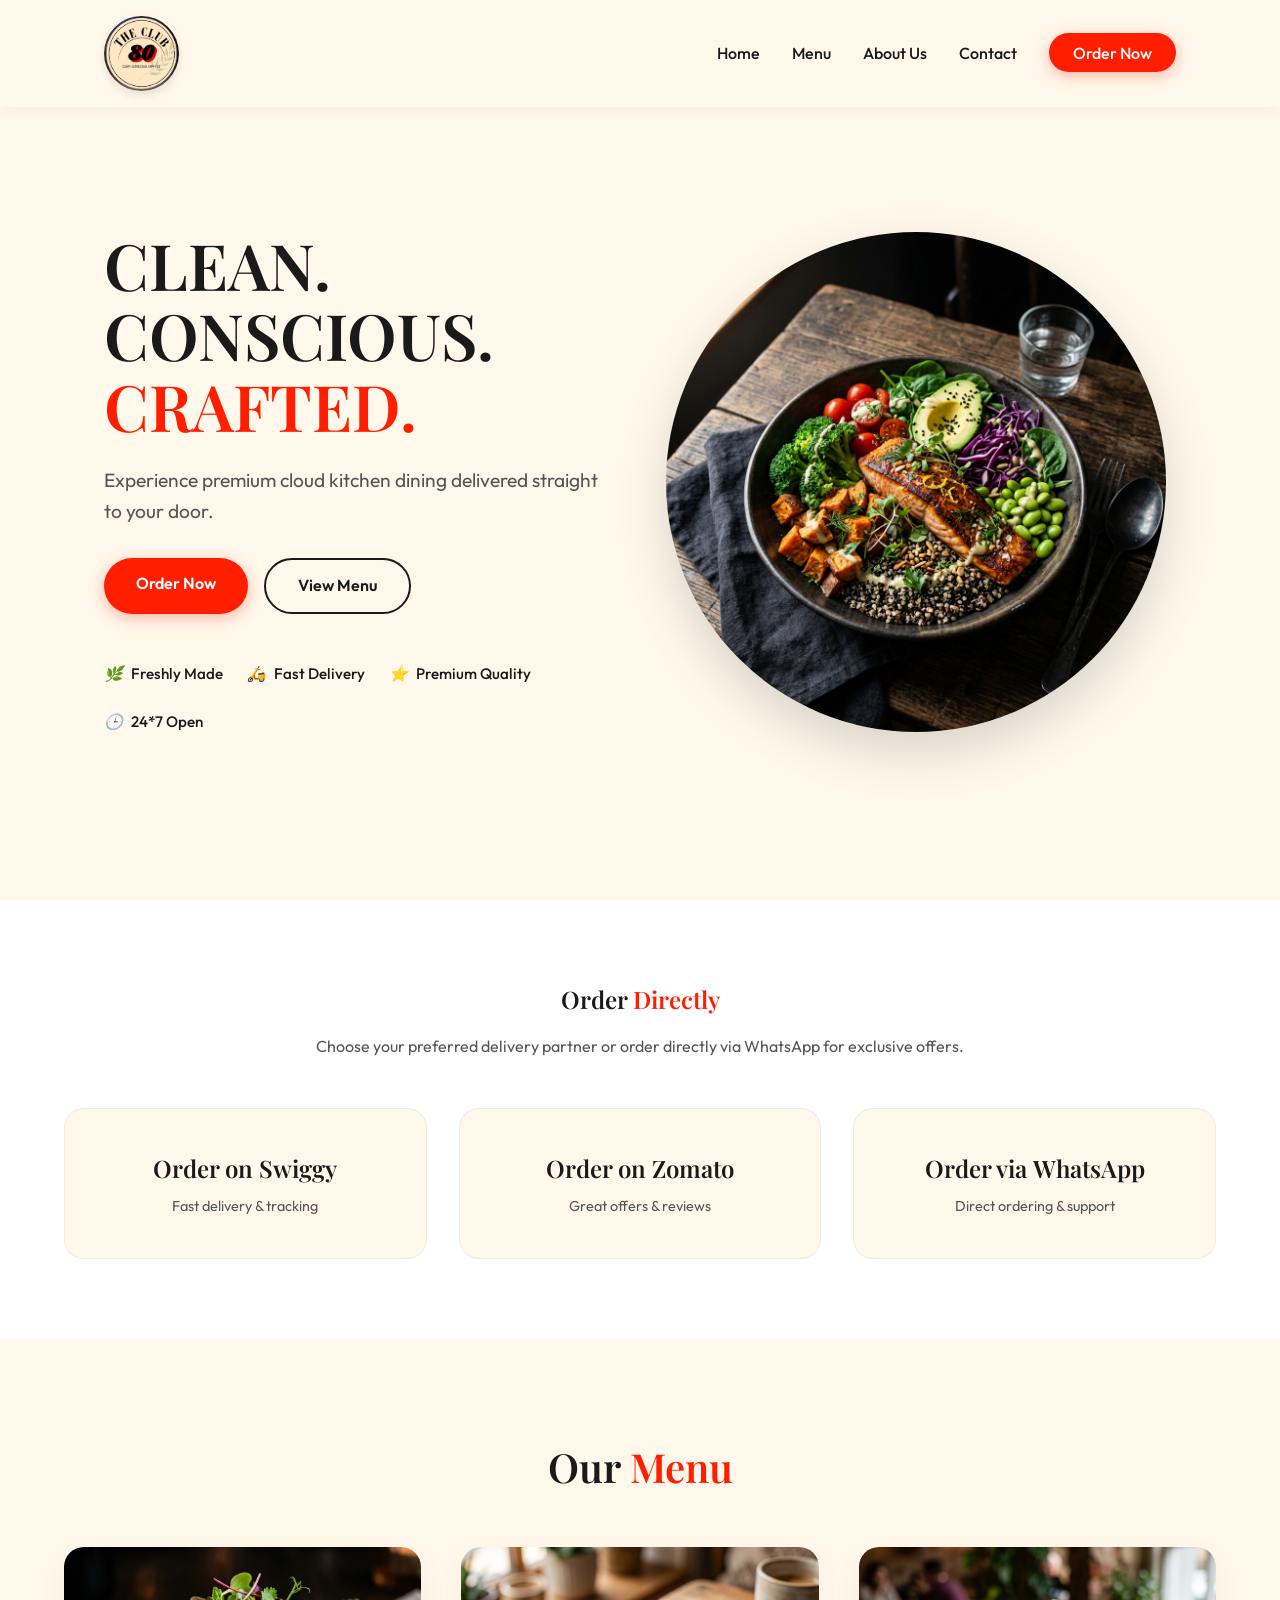
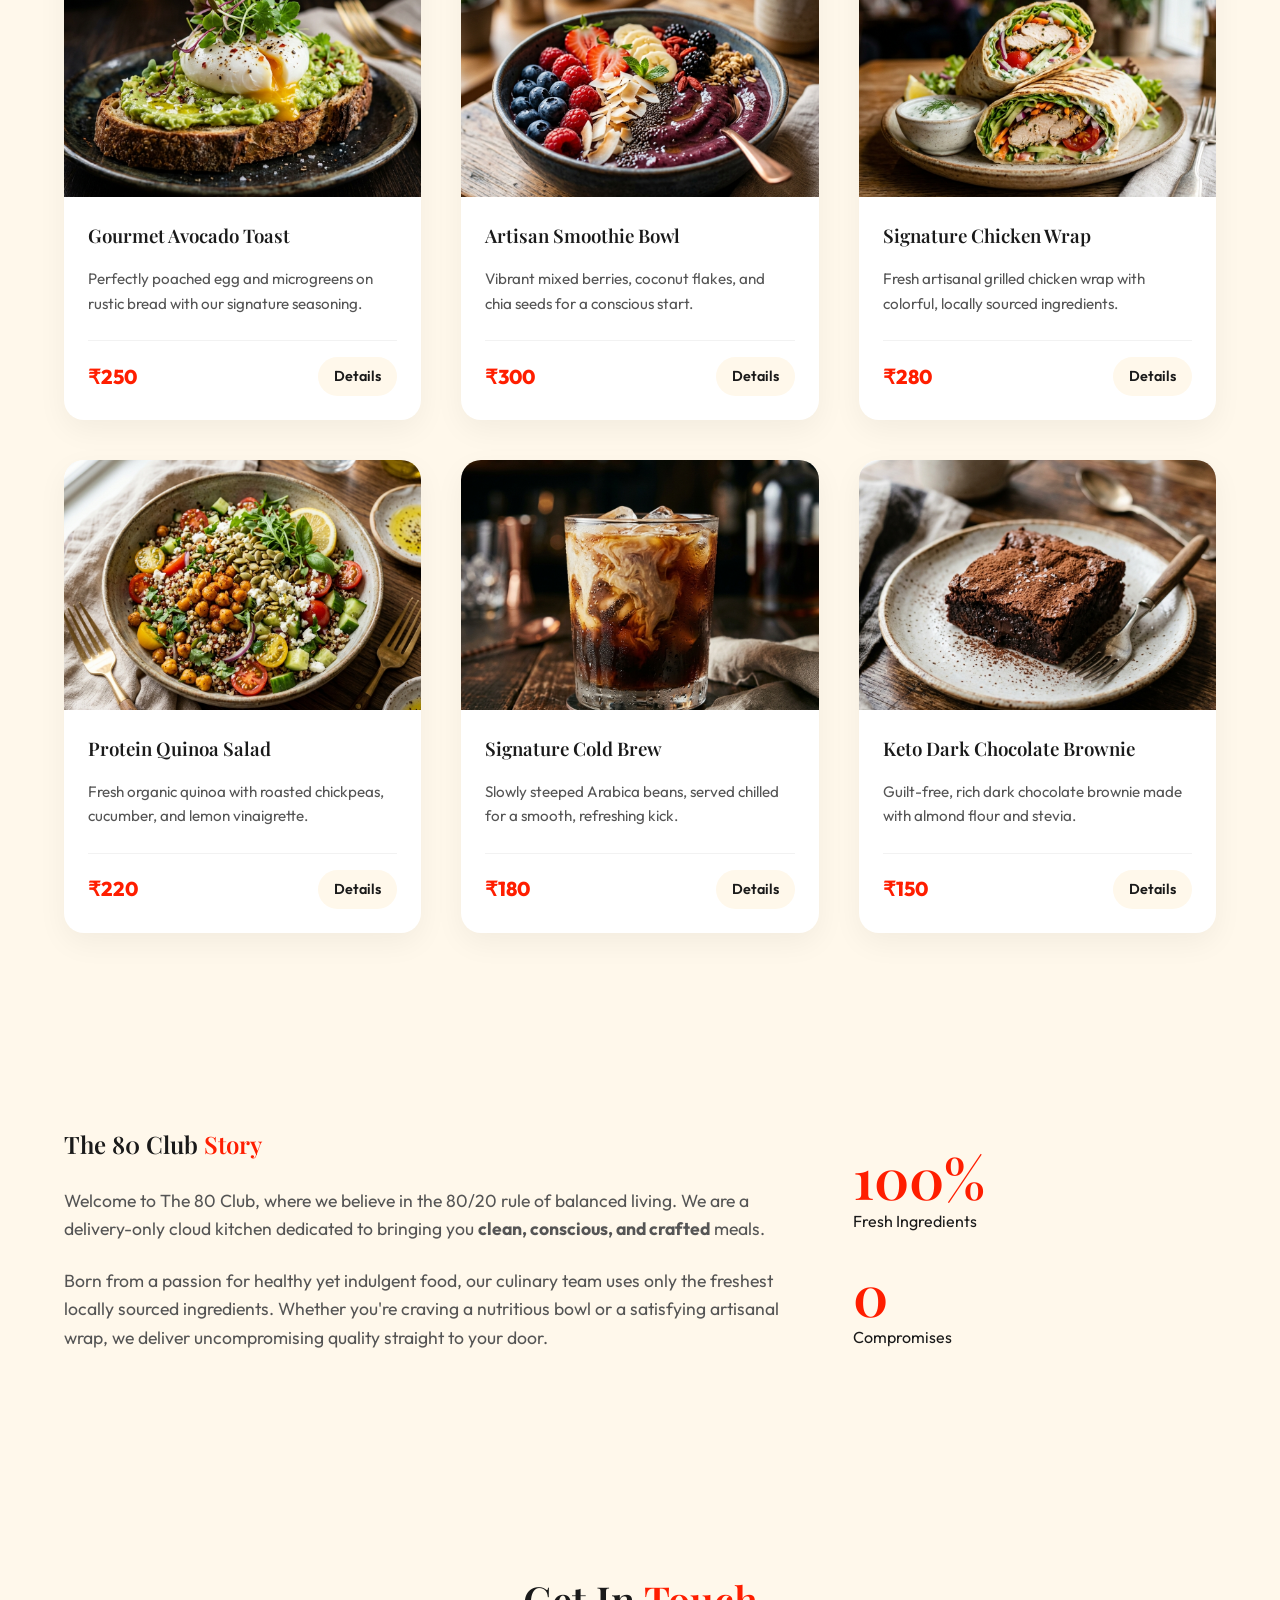
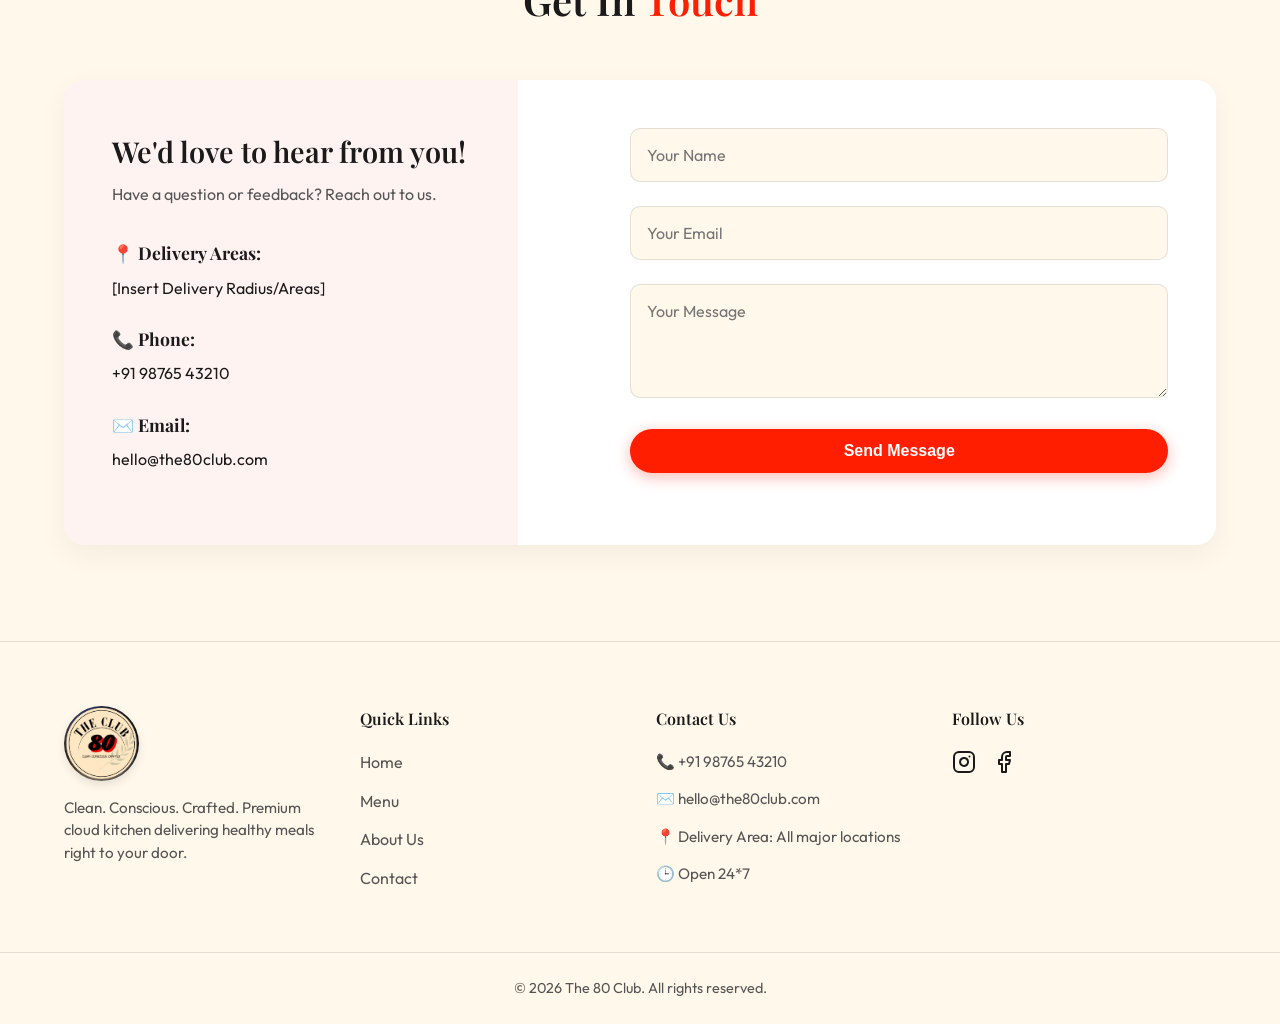
==== index.html @ 94c42a04 "Final" ====
<!DOCTYPE html>
<html lang="en">

<head>
    <meta charset="UTF-8">
    <meta name="viewport" content="width=device-width, initial-scale=1.0">
    <title>The 80 Club | Clean. Conscious. Crafted.</title>
    <meta name="description"
        content="The 80 Club - A premium cloud kitchen offering clean, conscious, and crafted meals delivered straight to your door.">

    <!-- Google Fonts -->
    <link rel="preconnect" href="https://fonts.googleapis.com">
    <link rel="preconnect" href="https://fonts.gstatic.com" crossorigin>
    <link
        href="https://fonts.googleapis.com/css2?family=Outfit:wght@300;400;600;800&family=Playfair+Display:ital,wght@0,600;1,600&display=swap"
        rel="stylesheet">

    <link rel="stylesheet" href="css/style.css">
</head>

<body>

    <!-- Navigation -->
    <nav class="navbar">
        <div class="nav-container">
            <a href="#" class="brand-logo">
                <img src="assets/logo.jpg" alt="The 80 Club Logo" class="logo-img">
            </a>

            <div class="hamburger">
                <span></span>
                <span></span>
                <span></span>
            </div>

            <ul class="nav-links">
                <li><a href="#home">Home</a></li>
                <li><a href="#menu">Menu</a></li>
                <li><a href="#about">About Us</a></li>
                <li><a href="#contact">Contact</a></li>
                <li><a href="#order" class="btn-nav">Order Now</a></li>
            </ul>
        </div>
    </nav>

    <!-- Hero Section -->
    <section id="home" class="hero">
        <div class="hero-content">
            <h1>CLEAN. CONSCIOUS. <span class="highlight">CRAFTED.</span></h1>
            <p>Experience premium cloud kitchen dining delivered straight to your door.</p>
            <div class="hero-ctas">
                <a href="#order" class="btn-primary">Order Now</a>
                <a href="#menu" class="btn-secondary">View Menu</a>
            </div>
            <div class="selling-points">
                <span><i class="icon">🌿</i> Freshly Made</span>
                <span><i class="icon">🛵</i> Fast Delivery</span>
                <span><i class="icon">⭐</i> Premium Quality</span>
                <span><i class="icon">🕒</i> 24*7 Open</span>
            </div>
        </div>
        <div class="hero-image-wrapper">
            <img src="assets/hero_food.png" alt="Premium healthy bowl" class="hero-img">
        </div>
    </section>

    <!-- Order Now Section -->
    <section id="order" class="order-section">
        <div class="container">
            <h2>Order <span class="highlight">Directly</span></h2>
            <p>Choose your preferred delivery partner or order directly via WhatsApp for exclusive offers.</p>

            <div class="order-cards">
                <a href="https://www.swiggy.com" target="_blank" class="order-card swiggy">
                    <h3>Order on Swiggy</h3>
                    <p>Fast delivery & tracking</p>
                </a>
                <a href="https://www.zomato.com" target="_blank" class="order-card zomato">
                    <h3>Order on Zomato</h3>
                    <p>Great offers & reviews</p>
                </a>
                <a href="https://wa.me/1234567890?text=Hi,%20I%20would%20like%20to%20order%20from%20The%2080%20Club"
                    target="_blank" class="order-card whatsapp">
                    <h3>Order via&nbsp;WhatsApp</h3>
                    <p>Direct ordering & support</p>
                </a>
            </div>
        </div>
    </section>

    <!-- Menu Section -->
    <section id="menu" class="menu-section">
        <div class="container">
            <h2 class="section-title">Our <span class="highlight">Menu</span></h2>

            <div class="menu-grid">
                <!-- Menu Item 1 -->
                <a href="product.html?id=avocado-toast" class="menu-item" style="display: block; color: inherit;">
                    <div class="item-img-wrapper">
                        <img src="assets/menu_1.png" alt="Avocado Toast">
                    </div>
                    <div class="item-details">
                        <h3>Gourmet Avocado Toast</h3>
                        <p>Perfectly poached egg and microgreens on rustic bread with our signature seasoning.</p>
                        <div class="item-footer">
                            <span class="price">₹250</span>
                            <span class="btn-sm">Details</span>
                        </div>
                    </div>
                </a>

                <!-- Menu Item 2 -->
                <a href="product.html?id=smoothie-bowl" class="menu-item" style="display: block; color: inherit;">
                    <div class="item-img-wrapper">
                        <img src="assets/menu_2.png" alt="Artisan Smoothie Bowl">
                    </div>
                    <div class="item-details">
                        <h3>Artisan Smoothie Bowl</h3>
                        <p>Vibrant mixed berries, coconut flakes, and chia seeds for a conscious start.</p>
                        <div class="item-footer">
                            <span class="price">₹300</span>
                            <span class="btn-sm">Details</span>
                        </div>
                    </div>
                </a>

                <!-- Menu Item 3 -->
                <a href="product.html?id=chicken-wrap" class="menu-item" style="display: block; color: inherit;">
                    <div class="item-img-wrapper">
                        <img src="assets/menu_3.png" alt="Grilled Chicken Wrap">
                    </div>
                    <div class="item-details">
                        <h3>Signature Chicken Wrap</h3>
                        <p>Fresh artisanal grilled chicken wrap with colorful, locally sourced ingredients.</p>
                        <div class="item-footer">
                            <span class="price">₹280</span>
                            <span class="btn-sm">Details</span>
                        </div>
                    </div>
                </a>

                <!-- Menu Item 4 -->
                <a href="product.html?id=quinoa-salad" class="menu-item" style="display: block; color: inherit;">
                    <div class="item-img-wrapper">
                        <img src="assets/menu_4.png" alt="Protein Quinoa Salad">
                    </div>
                    <div class="item-details">
                        <h3>Protein Quinoa Salad</h3>
                        <p>Fresh organic quinoa with roasted chickpeas, cucumber, and lemon vinaigrette.</p>
                        <div class="item-footer">
                            <span class="price">₹220</span>
                            <span class="btn-sm">Details</span>
                        </div>
                    </div>
                </a>

                <!-- Menu Item 5 -->
                <a href="product.html?id=cold-brew" class="menu-item" style="display: block; color: inherit;">
                    <div class="item-img-wrapper">
                        <img src="assets/menu_5.png" alt="Signature Cold Brew">
                    </div>
                    <div class="item-details">
                        <h3>Signature Cold Brew</h3>
                        <p>Slowly steeped Arabica beans, served chilled for a smooth, refreshing kick.</p>
                        <div class="item-footer">
                            <span class="price">₹180</span>
                            <span class="btn-sm">Details</span>
                        </div>
                    </div>
                </a>

                <!-- Menu Item 6 -->
                <a href="product.html?id=keto-brownie" class="menu-item" style="display: block; color: inherit;">
                    <div class="item-img-wrapper">
                        <img src="assets/menu_6.png" alt="Keto Dark Chocolate Brownie">
                    </div>
                    <div class="item-details">
                        <h3>Keto Dark Chocolate Brownie</h3>
                        <p>Guilt-free, rich dark chocolate brownie made with almond flour and stevia.</p>
                        <div class="item-footer">
                            <span class="price">₹150</span>
                            <span class="btn-sm">Details</span>
                        </div>
                    </div>
                </a>
            </div>
        </div>
    </section>

    <!-- About Section -->
    <section id="about" class="about-section">
        <div class="container about-container">
            <div class="about-text">
                <h2>The 80 Club <span class="highlight">Story</span></h2>
                <p>Welcome to The 80 Club, where we believe in the 80/20 rule of balanced living. We are a delivery-only
                    cloud kitchen dedicated to bringing you <strong>clean, conscious, and crafted</strong> meals.</p>
                <p>Born from a passion for healthy yet indulgent food, our culinary team uses only the freshest locally
                    sourced ingredients. Whether you're craving a nutritious bowl or a satisfying artisanal wrap, we
                    deliver uncompromising quality straight to your door.</p>
            </div>
            <div class="about-stats">
                <div class="stat">
                    <h3>100%</h3>
                    <p>Fresh Ingredients</p>
                </div>
                <div class="stat">
                    <h3>0</h3>
                    <p>Compromises</p>
                </div>
            </div>
        </div>
    </section>

    <!-- Contact Section -->
    <section id="contact" class="contact-section">
        <div class="container">
            <h2 class="section-title">Get In <span class="highlight">Touch</span></h2>

            <div class="contact-wrapper">
                <div class="contact-info">
                    <h3>We'd love to hear from you!</h3>
                    <p>Have a question or feedback? Reach out to us.</p>

                    <div class="info-item">
                        <strong>📍 Delivery Areas:</strong>
                        <span>[Insert Delivery Radius/Areas]</span>
                    </div>
                    <div class="info-item">
                        <strong>📞 Phone:</strong>
                        <span>+91 98765 43210</span>
                    </div>
                    <div class="info-item">
                        <strong>✉️ Email:</strong>
                        <span>hello@the80club.com</span>
                    </div>
                </div>

                <div class="contact-form-wrapper">
                    <!-- Formspree Integration -->
                    <form action="https://formspree.io/f/placeholder" method="POST" class="contact-form">
                        <div class="form-group">
                            <input type="text" name="name" placeholder="Your Name" required>
                        </div>
                        <div class="form-group">
                            <input type="email" name="email" placeholder="Your Email" required>
                        </div>
                        <div class="form-group">
                            <textarea name="message" placeholder="Your Message" rows="4" required></textarea>
                        </div>
                        <button type="submit" class="btn-primary">Send Message</button>
                    </form>
                </div>
            </div>
        </div>
    </section>

    <!-- Footer -->
    <footer>
        <div class="container footer-container">
            <div class="footer-brand">
                <a href="#" class="brand-logo" style="margin-bottom: 1rem;">
                    <img src="assets/logo.jpg" alt="The 80 Club Logo" class="logo-img">
                    <span class="logo-text-inline">THE 80 CLUB</span>
                </a>
                <p>Clean. Conscious. Crafted. Premium cloud kitchen delivering healthy meals right to your door.</p>
            </div>
            <div class="footer-links">
                <h4>Quick Links</h4>
                <ul>
                    <li><a href="#home">Home</a></li>
                    <li><a href="#menu">Menu</a></li>
                    <li><a href="#about">About Us</a></li>
                    <li><a href="#contact">Contact</a></li>
                </ul>
            </div>
            <div class="footer-contact">
                <h4>Contact Us</h4>
                <p>📞 +91 98765 43210</p>
                <p>✉️ hello@the80club.com</p>
                <p>📍 Delivery Area: All major locations</p>
                <p>🕒 Open 24*7</p>
            </div>
            <div class="footer-social">
                <h4>Follow Us</h4>
                <div class="social-icons">
                    <a href="https://www.instagram.com" target="_blank" title="Instagram">
                        <svg width="24" height="24" viewBox="0 0 24 24" fill="none" stroke="currentColor" stroke-width="2" stroke-linecap="round" stroke-linejoin="round"><rect x="2" y="2" width="20" height="20" rx="5" ry="5"></rect><path d="M16 11.37A4 4 0 1 1 12.63 8 4 4 0 0 1 16 11.37z"></path><line x1="17.5" y1="6.5" x2="17.51" y2="6.5"></line></svg>
                    </a>
                    <a href="https://www.facebook.com" target="_blank" title="Facebook">
                        <svg width="24" height="24" viewBox="0 0 24 24" fill="none" stroke="currentColor" stroke-width="2" stroke-linecap="round" stroke-linejoin="round"><path d="M18 2h-3a5 5 0 0 0-5 5v3H7v4h3v8h4v-8h3l1-4h-4V7a1 1 0 0 1 1-1h3z"></path></svg>
                    </a>
                </div>
            </div>
        </div>
        <div class="footer-bottom">
            <p>&copy; 2026 The 80 Club. All rights reserved.</p>
        </div>
    </footer>

    <script src="js/main.js"></script>
</body>

</html>
---- css/style.css ----
:root {
    --color-bg: #fff8eb;
    --color-text: #1a1a1a;
    --color-text-light: #555555;
    --color-accent: #ff1e00;
    --color-accent-hover: #d11800;
    --color-white: #ffffff;
    
    --font-heading: 'Playfair Display', serif;
    --font-body: 'Outfit', sans-serif;
    
    --transition: all 0.3s ease;
}

* {
    margin: 0;
    padding: 0;
    box-sizing: border-box;
}

html {
    scroll-behavior: smooth;
    font-size: 16px;
}

section {
    scroll-margin-top: 120px;
}

body {
    font-family: var(--font-body);
    background-color: var(--color-bg);
    color: var(--color-text);
    line-height: 1.6;
    overflow-x: hidden;
}

h1, h2, h3, h4, h5, h6 {
    font-family: var(--font-heading);
    margin-bottom: 1rem;
    font-weight: 600;
}

a {
    text-decoration: none;
    color: inherit;
}

.highlight {
    color: var(--color-accent);
}

.container {
    width: 90%;
    max-width: 1200px;
    margin: 0 auto;
}

.section-title {
    text-align: center;
    font-size: 2.5rem;
    margin-bottom: 3rem;
}

/* Navigation */
.navbar {
    position: fixed;
    top: 0;
    width: 100%;
    background: rgba(255, 248, 235, 0.9);
    backdrop-filter: blur(10px);
    z-index: 1000;
    box-shadow: 0 2px 15px rgba(0,0,0,0.05);
    transition: var(--transition);
}

.nav-container {
    display: flex;
    justify-content: space-between;
    align-items: center;
    padding: 1rem 5%;
    max-width: 1200px;
    margin: 0 auto;
}

.brand-logo {
    display: block;
    height: 75px;
    width: 75px;
    border-radius: 50%;
    overflow: hidden;
    box-shadow: 0 4px 10px rgba(0,0,0,0.1);
}

.logo-img {
    height: 100%;
    width: 100%;
    object-fit: cover;
    object-position: center;
    transform: scale(1.35);
    transition: var(--transition);
}

.logo-img:hover {
    transform: scale(1.42);
}

.nav-links {
    display: flex;
    list-style: none;
    gap: 2rem;
    align-items: center;
}

.nav-links a {
    font-weight: 500;
    transition: var(--transition);
}

.nav-links a:hover {
    color: var(--color-accent);
}

.btn-nav {
    background-color: var(--color-accent);
    color: var(--color-white) !important;
    padding: 0.6rem 1.5rem;
    border-radius: 50px;
    font-weight: 600;
    box-shadow: 0 4px 15px rgba(255, 30, 0, 0.3);
}

.btn-nav:hover {
    background-color: var(--color-accent-hover);
    transform: translateY(-2px);
    box-shadow: 0 6px 20px rgba(255, 30, 0, 0.4);
}

.hamburger {
    display: none;
    cursor: pointer;
    flex-direction: column;
    gap: 5px;
}

.hamburger span {
    width: 25px;
    height: 3px;
    background-color: var(--color-text);
    transition: var(--transition);
}

/* Hero Section */
.hero {
    min-height: 100vh;
    display: flex;
    align-items: center;
    padding: 6rem 5% 2rem;
    max-width: 1200px;
    margin: 0 auto;
    gap: 2rem;
}

.hero-content {
    flex: 1;
}

.hero-content h1 {
    font-size: 4rem;
    line-height: 1.1;
    margin-bottom: 1.5rem;
}

.hero-content p {
    font-size: 1.2rem;
    color: var(--color-text-light);
    margin-bottom: 2rem;
    max-width: 500px;
}

.hero-ctas {
    display: flex;
    gap: 1rem;
    margin-bottom: 3rem;
}

.btn-primary, .btn-secondary {
    padding: 0.8rem 2rem;
    border-radius: 50px;
    font-weight: 600;
    transition: var(--transition);
    cursor: pointer;
    border: none;
    font-size: 1rem;
}

.btn-primary {
    background-color: var(--color-accent);
    color: var(--color-white);
    box-shadow: 0 4px 15px rgba(255, 30, 0, 0.3);
}

.btn-primary:hover {
    background-color: var(--color-accent-hover);
    transform: translateY(-3px);
    box-shadow: 0 8px 25px rgba(255, 30, 0, 0.4);
}

.btn-secondary {
    background-color: transparent;
    border: 2px solid var(--color-text);
    color: var(--color-text);
}

.btn-secondary:hover {
    background-color: var(--color-text);
    color: var(--color-white);
}

.selling-points {
    display: flex;
    gap: 1.5rem;
    flex-wrap: wrap;
}

.selling-points span {
    display: flex;
    align-items: center;
    gap: 0.5rem;
    font-weight: 500;
    font-size: 0.95rem;
}

.hero-image-wrapper {
    flex: 1;
    display: flex;
    justify-content: center;
    align-items: center;
    position: relative;
}

.hero-img {
    width: 100%;
    max-width: 500px;
    border-radius: 50%;
    box-shadow: 0 20px 50px rgba(0,0,0,0.15);
    animation: float 6s ease-in-out infinite;
}

@keyframes float {
    0% { transform: translateY(0px); }
    50% { transform: translateY(-20px); }
    100% { transform: translateY(0px); }
}

/* Order Section */
.order-section {
    padding: 5rem 0;
    background-color: var(--color-white);
    text-align: center;
}

.order-section p {
    color: var(--color-text-light);
    margin-bottom: 3rem;
}

.order-cards {
    display: grid;
    grid-template-columns: repeat(auto-fit, minmax(280px, 1fr));
    gap: 2rem;
}

.order-card {
    padding: 2.5rem 1.5rem;
    border-radius: 20px;
    background: var(--color-bg);
    transition: var(--transition);
    border: 1px solid rgba(0,0,0,0.05);
}

.order-card h3 {
    margin-bottom: 0.5rem;
    font-size: 1.5rem;
}

.order-card p {
    margin-bottom: 0;
    font-size: 0.9rem;
}

.order-card:hover {
    transform: translateY(-10px);
    box-shadow: 0 15px 30px rgba(0,0,0,0.1);
}

.swiggy:hover { background-color: #fc8019; color: white; }
.swiggy:hover p { color: rgba(255,255,255,0.8); }
.zomato:hover { background-color: #e23744; color: white; }
.zomato:hover p { color: rgba(255,255,255,0.8); }
.whatsapp:hover { background-color: #25D366; color: white; }
.whatsapp:hover p { color: rgba(255,255,255,0.8); }

/* Menu Section */
.menu-section {
    padding: 6rem 0;
}

.menu-grid {
    display: grid;
    grid-template-columns: repeat(auto-fit, minmax(280px, 1fr));
    gap: 2.5rem;
}

.menu-item {
    background: var(--color-white);
    border-radius: 20px;
    overflow: hidden;
    box-shadow: 0 10px 30px rgba(0,0,0,0.05);
    transition: var(--transition);
}

.menu-item:hover {
    transform: translateY(-10px);
    box-shadow: 0 20px 40px rgba(0,0,0,0.1);
}

.item-img-wrapper {
    height: 250px;
    overflow: hidden;
}

.item-img-wrapper img {
    width: 100%;
    height: 100%;
    object-fit: cover;
    transition: transform 0.5s ease;
}

.menu-item:hover .item-img-wrapper img {
    transform: scale(1.1);
}

.item-details {
    padding: 1.5rem;
}

.item-details p {
    color: var(--color-text-light);
    font-size: 0.95rem;
    margin-bottom: 1.5rem;
}

.item-footer {
    display: flex;
    justify-content: space-between;
    align-items: center;
    border-top: 1px solid rgba(0,0,0,0.05);
    padding-top: 1rem;
}

.price {
    font-weight: 800;
    font-size: 1.25rem;
    color: var(--color-accent);
}

.btn-sm {
    background: var(--color-bg);
    padding: 0.5rem 1rem;
    border-radius: 50px;
    font-weight: 600;
    font-size: 0.9rem;
    transition: var(--transition);
}

.btn-sm:hover {
    background: var(--color-accent);
    color: white;
}

/* About Section */
.about-section {
    padding: 6rem 0;
}

.about-container {
    display: flex;
    gap: 4rem;
    align-items: center;
}

.about-text {
    flex: 2;
}

.about-text h2 {
    margin-bottom: 1.5rem;
}

.about-text p {
    color: var(--color-text-light);
    margin-bottom: 1.5rem;
    font-size: 1.1rem;
}

.about-stats {
    flex: 1;
    display: flex;
    flex-direction: column;
    gap: 2rem;
}

.stat h3 {
    font-size: 3.5rem;
    color: var(--color-accent);
    margin-bottom: 0.2rem;
    line-height: 1;
}

/* Contact Section */
.contact-section {
    padding: 6rem 0;
}

.contact-wrapper {
    display: flex;
    gap: 4rem;
    background: var(--color-white);
    border-radius: 20px;
    overflow: hidden;
    box-shadow: 0 10px 30px rgba(0,0,0,0.05);
}

.contact-info {
    flex: 1;
    padding: 3rem;
    background: rgba(255, 30, 0, 0.05);
}

.contact-info h3 {
    font-size: 1.8rem;
    margin-bottom: 0.5rem;
}

.contact-info p {
    color: var(--color-text-light);
    margin-bottom: 2rem;
}

.info-item {
    margin-bottom: 1.5rem;
    display: flex;
    flex-direction: column;
    gap: 0.5rem;
}

.info-item strong {
    font-family: var(--font-heading);
    font-size: 1.1rem;
}

.contact-form-wrapper {
    flex: 1.5;
    padding: 3rem;
}

.form-group {
    margin-bottom: 1.5rem;
}

.form-group input,
.form-group textarea {
    width: 100%;
    padding: 1rem;
    border: 1px solid rgba(0,0,0,0.1);
    border-radius: 10px;
    font-family: var(--font-body);
    font-size: 1rem;
    transition: var(--transition);
    background: var(--color-bg);
}

.form-group input:focus,
.form-group textarea:focus {
    outline: none;
    border-color: var(--color-accent);
    box-shadow: 0 0 0 3px rgba(255, 30, 0, 0.1);
}

.contact-form button {
    width: 100%;
}

/* Footer */
footer {
    padding: 4rem 0 0 0;
    border-top: 1px solid rgba(0, 0, 0, 0.1);
}

.footer-container {
    display: grid;
    grid-template-columns: repeat(auto-fit, minmax(200px, 1fr));
    gap: 2rem;
    margin-bottom: 3rem;
    text-align: left;
}

.footer-container h3,
.footer-container h4 {
    color: var(--color-text);
    margin-bottom: 1.2rem;
}

.footer-about p, .footer-brand p {
    font-size: 0.95rem;
    line-height: 1.5;
    color: var(--color-text-light);
}

.footer-links ul {
    list-style: none;
}

.footer-links li {
    margin-bottom: 0.8rem;
}

.footer-links a {
    transition: var(--transition);
    color: var(--color-text-light);
}

.footer-links a:hover {
    color: var(--color-accent);
}

.footer-contact p {
    font-size: 0.95rem;
    margin-bottom: 0.8rem;
    color: var(--color-text-light);
}

.social-icons {
    display: flex;
    gap: 1rem;
}

.social-icons a {
    font-size: 0.95rem;
    text-decoration: underline;
    transition: var(--transition);
}

.social-icons a:hover {
    color: var(--color-accent);
}

.footer-bottom {
    text-align: center;
    padding: 1.5rem 0;
    border-top: 1px solid rgba(0,0,0,0.1);
    font-size: 0.9rem;
    color: var(--color-text-light);
}

/* Responsive */
@media (max-width: 992px) {
    .hero {
        flex-direction: column;
        text-align: center;
        padding-top: 8rem;
    }
    
    .hero-content h1 {
        font-size: 3rem;
    }
    
    .hero-content p {
        margin: 0 auto 2rem;
    }
    
    .hero-ctas, .selling-points {
        justify-content: center;
    }

    .about-container, .contact-wrapper {
        flex-direction: column;
        gap: 2rem;
    }
}

@media (max-width: 768px) {
    .hamburger {
        display: flex;
    }
    
    .nav-links {
        position: fixed;
        top: 70px;
        left: -100%;
        width: 100%;
        height: calc(100vh - 70px);
        background: var(--color-bg);
        flex-direction: column;
        align-items: center;
        justify-content: center;
        gap: 2rem;
        transition: var(--transition);
    }
    
    .nav-links.active {
        left: 0;
    }
    
    .hero-content h1 {
        font-size: 2.5rem;
    }
    
    .hero-ctas {
        flex-direction: column;
        gap: 1rem;
    }
    
    .contact-wrapper {
        padding: 1rem;
    }
    
    .contact-info, .contact-form-wrapper {
        padding: 1.5rem;
    }

    .footer-container {
        text-align: center;
    }
    
    .social-icons {
        justify-content: center;
    }
}

@media (max-width: 480px) {
    .section-title {
        font-size: 2rem;
    }
    .hero-content h1 {
        font-size: 2.2rem;
    }
    .stat h3 {
        font-size: 2.5rem;
    }
    .contact-info, .contact-form-wrapper {
        padding: 1rem;
    }
    .about-section, .menu-section, .contact-section {
        padding: 4rem 0;
    }
    .hero {
        padding-top: 7rem;
    }
}

/* Modal Styles */
.modal {
    display: none; 
    position: fixed;
    z-index: 2000;
    left: 0;
    top: 0;
    width: 100%;
    height: 100%;
    background-color: rgba(0,0,0,0.6);
    backdrop-filter: blur(5px);
    align-items: center;
    justify-content: center;
    opacity: 0;
    transition: opacity 0.3s ease;
}
.modal.show {
    display: flex;
    opacity: 1;
}
.modal-content {
    background-color: var(--color-white);
    border-radius: 20px;
    width: 90%;
    max-width: 800px;
    position: relative;
    overflow: hidden;
    transform: translateY(20px);
    transition: transform 0.3s ease;
    box-shadow: 0 20px 50px rgba(0,0,0,0.2);
}
.modal.show .modal-content {
    transform: translateY(0);
}
.close-modal {
    position: absolute;
    top: 15px;
    right: 20px;
    font-size: 2.5rem;
    color: var(--color-text);
    cursor: pointer;
    z-index: 10;
    line-height: 1;
}
.modal-body {
    display: flex;
    flex-direction: column;
}
@media (min-width: 768px) {
    .modal-body {
        flex-direction: row;
    }
}
#modal-img {
    width: 100%;
    height: 250px;
    object-fit: cover;
}
@media (min-width: 768px) {
    #modal-img {
        width: 50%;
        height: auto;
    }
}
.modal-info {
    padding: 2.5rem;
    flex: 1;
    display: flex;
    flex-direction: column;
    justify-content: center;
}
.modal-price {
    font-size: 1.8rem;
    font-weight: 800;
    color: var(--color-accent);
    margin: 1rem 0 1.5rem;
}
.modal-order-options {
    display: flex;
    flex-direction: column;
    gap: 1rem;
}
.btn-order {
    padding: 1rem;
    border-radius: 10px;
    text-align: center;
    font-weight: 600;
    color: white !important;
    font-size: 1.1rem;
    transition: var(--transition);
}
.btn-order:hover {
    transform: translateY(-3px);
    box-shadow: 0 5px 15px rgba(0,0,0,0.2);
}
.swiggy-btn { background-color: #fc8019; }
.zomato-btn { background-color: #e23744; }
.whatsapp-btn { background-color: #25D366; }
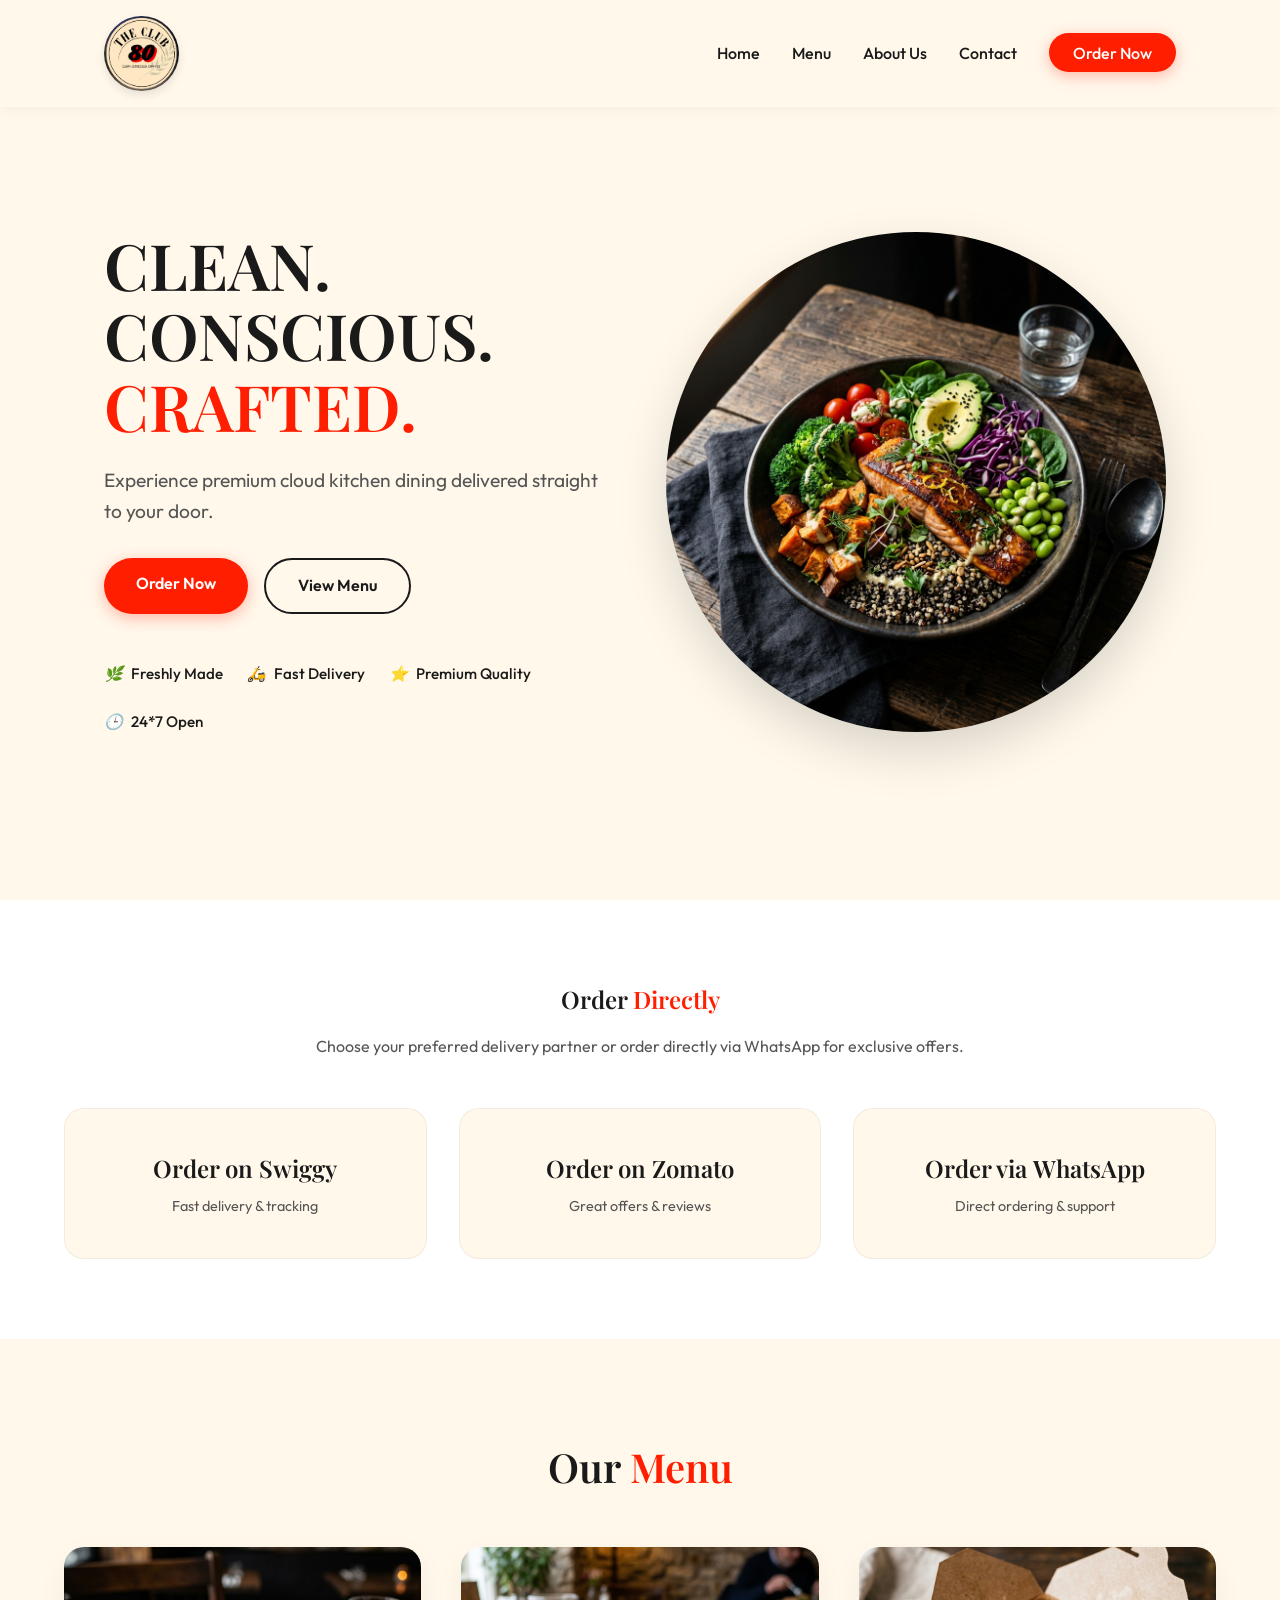
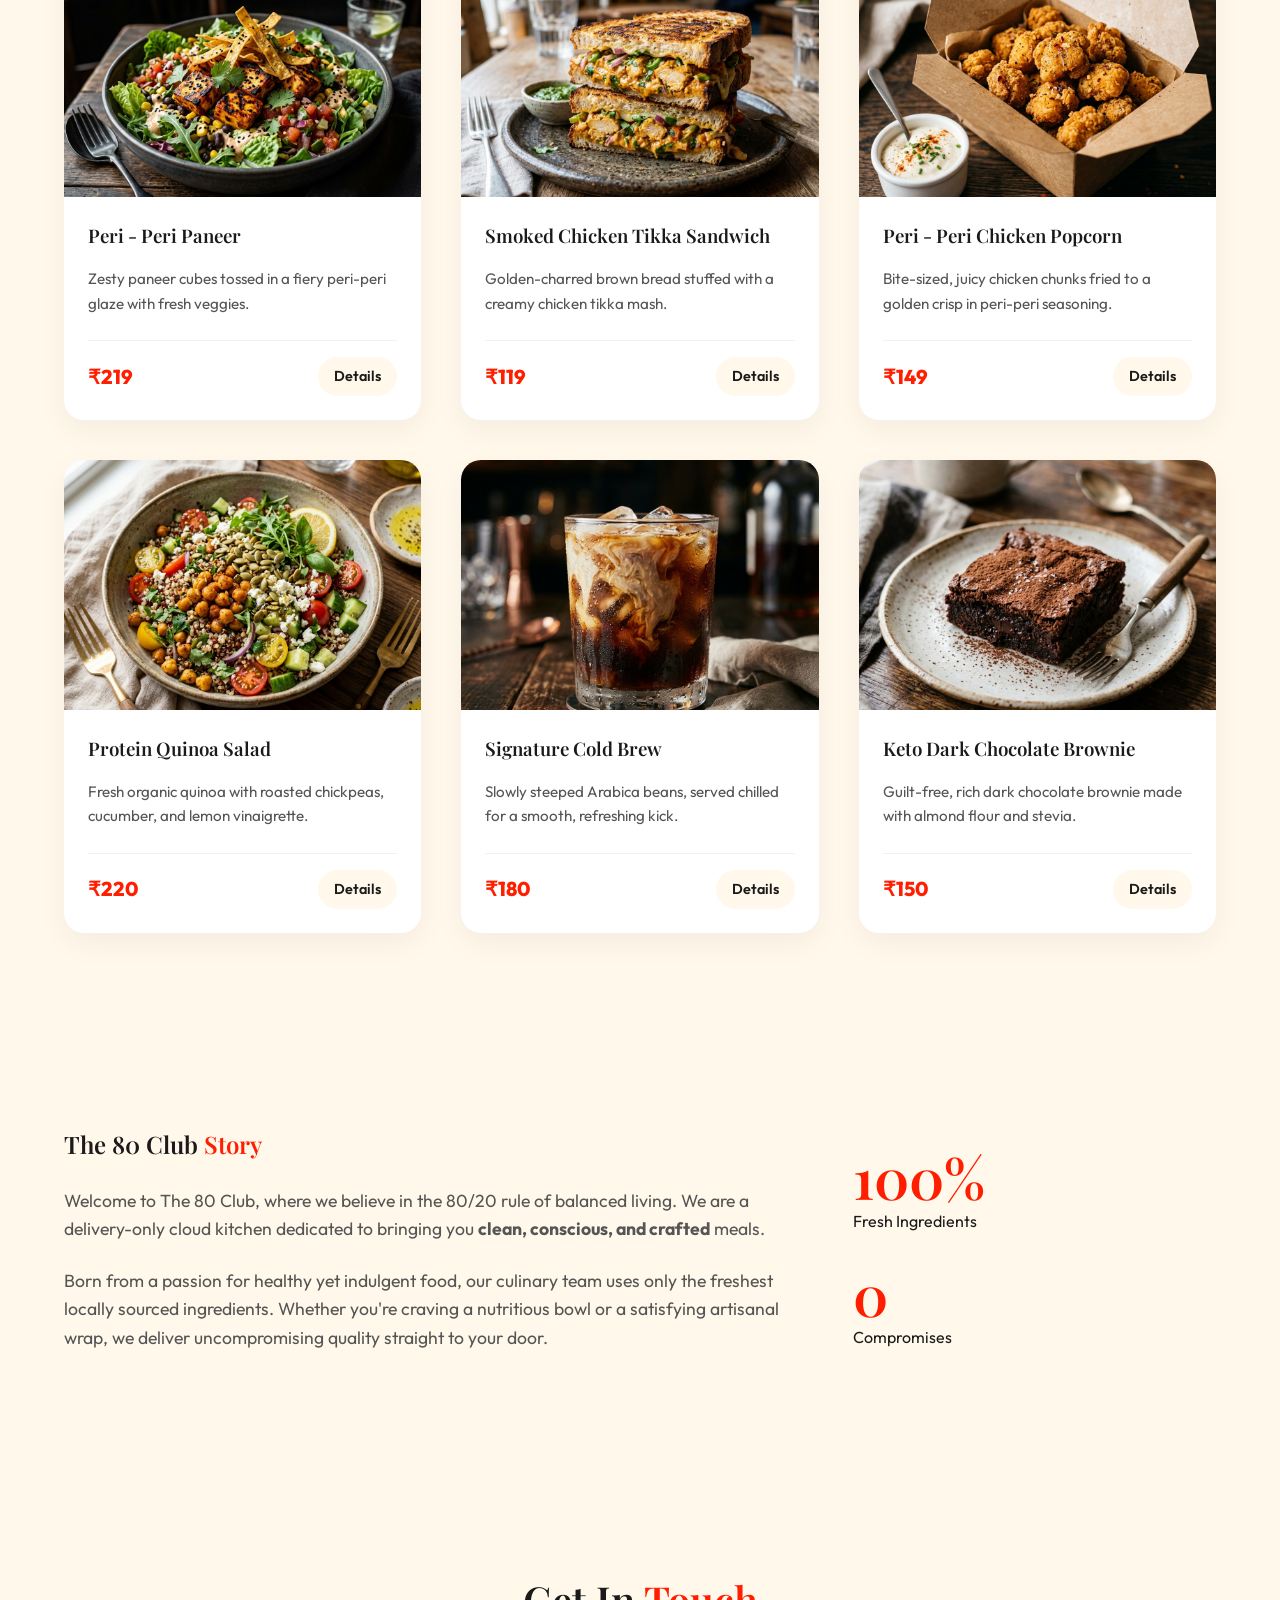
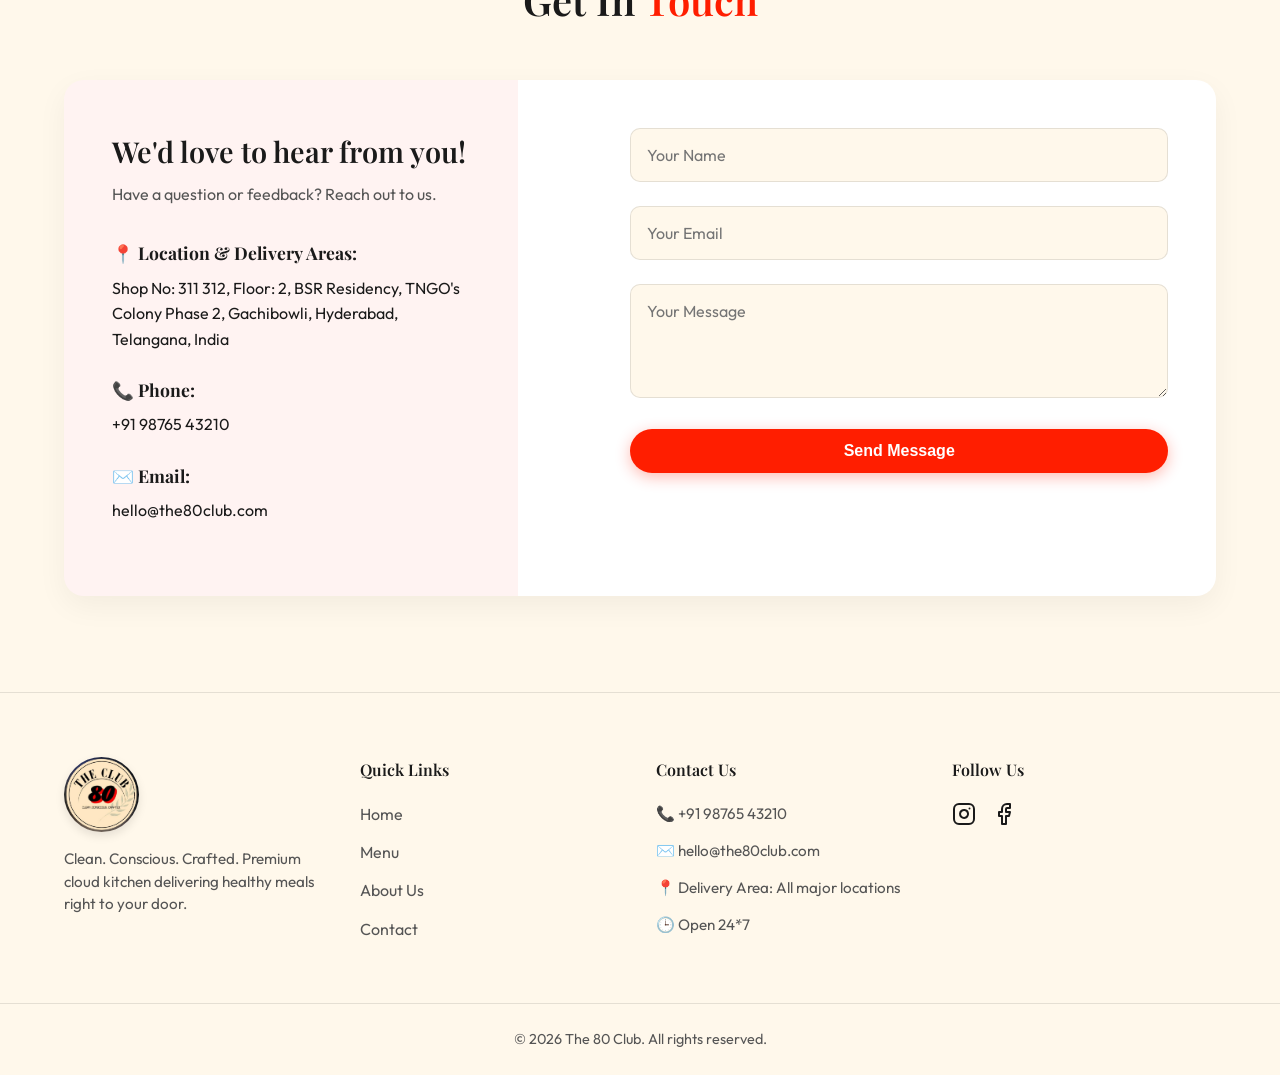
==== commit b9669d3a: "Update menu from Swiggy, add location to products, update IG & Swiggy links" ====
--- a/index.html
+++ b/index.html
@@ -5,6 +5,7 @@
     <meta charset="UTF-8">
     <meta name="viewport" content="width=device-width, initial-scale=1.0">
     <title>The 80 Club | Clean. Conscious. Crafted.</title>
+    <link rel="icon" type="image/svg+xml" href="assets/favicon.svg">
     <meta name="description"
         content="The 80 Club - A premium cloud kitchen offering clean, conscious, and crafted meals delivered straight to your door.">
 
@@ -71,7 +72,7 @@
             <p>Choose your preferred delivery partner or order directly via WhatsApp for exclusive offers.</p>
 
             <div class="order-cards">
-                <a href="https://www.swiggy.com" target="_blank" class="order-card swiggy">
+                <a href="https://www.swiggy.com/city/hyderabad/the-80-club-gachibowli-rest1299511" target="_blank" class="order-card swiggy">
                     <h3>Order on Swiggy</h3>
                     <p>Fast delivery & tracking</p>
                 </a>
@@ -95,45 +96,45 @@
 
             <div class="menu-grid">
                 <!-- Menu Item 1 -->
-                <a href="product.html?id=avocado-toast" class="menu-item" style="display: block; color: inherit;">
-                    <div class="item-img-wrapper">
-                        <img src="assets/menu_1.png" alt="Avocado Toast">
-                    </div>
-                    <div class="item-details">
-                        <h3>Gourmet Avocado Toast</h3>
-                        <p>Perfectly poached egg and microgreens on rustic bread with our signature seasoning.</p>
-                        <div class="item-footer">
-                            <span class="price">₹250</span>
+                <a href="product.html?id=peri-paneer" class="menu-item" style="display: block; color: inherit;">
+                    <div class="item-img-wrapper">
+                        <img src="assets/menu_1.png" alt="Peri - Peri Paneer">
+                    </div>
+                    <div class="item-details">
+                        <h3>Peri - Peri Paneer</h3>
+                        <p>Zesty paneer cubes tossed in a fiery peri-peri glaze with fresh veggies.</p>
+                        <div class="item-footer">
+                            <span class="price">₹219</span>
                             <span class="btn-sm">Details</span>
                         </div>
                     </div>
                 </a>
 
                 <!-- Menu Item 2 -->
-                <a href="product.html?id=smoothie-bowl" class="menu-item" style="display: block; color: inherit;">
-                    <div class="item-img-wrapper">
-                        <img src="assets/menu_2.png" alt="Artisan Smoothie Bowl">
-                    </div>
-                    <div class="item-details">
-                        <h3>Artisan Smoothie Bowl</h3>
-                        <p>Vibrant mixed berries, coconut flakes, and chia seeds for a conscious start.</p>
-                        <div class="item-footer">
-                            <span class="price">₹300</span>
+                <a href="product.html?id=chicken-tikka-sandwich" class="menu-item" style="display: block; color: inherit;">
+                    <div class="item-img-wrapper">
+                        <img src="assets/menu_2.png" alt="Smoked Chicken Tikka Sandwich">
+                    </div>
+                    <div class="item-details">
+                        <h3>Smoked Chicken Tikka Sandwich</h3>
+                        <p>Golden-charred brown bread stuffed with a creamy chicken tikka mash.</p>
+                        <div class="item-footer">
+                            <span class="price">₹119</span>
                             <span class="btn-sm">Details</span>
                         </div>
                     </div>
                 </a>
 
                 <!-- Menu Item 3 -->
-                <a href="product.html?id=chicken-wrap" class="menu-item" style="display: block; color: inherit;">
-                    <div class="item-img-wrapper">
-                        <img src="assets/menu_3.png" alt="Grilled Chicken Wrap">
-                    </div>
-                    <div class="item-details">
-                        <h3>Signature Chicken Wrap</h3>
-                        <p>Fresh artisanal grilled chicken wrap with colorful, locally sourced ingredients.</p>
-                        <div class="item-footer">
-                            <span class="price">₹280</span>
+                <a href="product.html?id=chicken-popcorn" class="menu-item" style="display: block; color: inherit;">
+                    <div class="item-img-wrapper">
+                        <img src="assets/menu_3.png" alt="Peri - Peri Chicken Popcorn">
+                    </div>
+                    <div class="item-details">
+                        <h3>Peri - Peri Chicken Popcorn</h3>
+                        <p>Bite-sized, juicy chicken chunks fried to a golden crisp in peri-peri seasoning.</p>
+                        <div class="item-footer">
+                            <span class="price">₹149</span>
                             <span class="btn-sm">Details</span>
                         </div>
                     </div>
@@ -222,8 +223,8 @@
                     <p>Have a question or feedback? Reach out to us.</p>
 
                     <div class="info-item">
-                        <strong>📍 Delivery Areas:</strong>
-                        <span>[Insert Delivery Radius/Areas]</span>
+                        <strong>📍 Location & Delivery Areas:</strong>
+                        <span>Shop No: 311 312, Floor: 2, BSR Residency, TNGO's Colony Phase 2, Gachibowli, Hyderabad, Telangana, India</span>
                     </div>
                     <div class="info-item">
                         <strong>📞 Phone:</strong>
@@ -237,7 +238,7 @@
 
                 <div class="contact-form-wrapper">
                     <!-- Formspree Integration -->
-                    <form action="https://formspree.io/f/placeholder" method="POST" class="contact-form">
+                    <form action="https://formspree.io/f/xaqgerba" method="POST" class="contact-form">
                         <div class="form-group">
                             <input type="text" name="name" placeholder="Your Name" required>
                         </div>
@@ -283,7 +284,7 @@
             <div class="footer-social">
                 <h4>Follow Us</h4>
                 <div class="social-icons">
-                    <a href="https://www.instagram.com" target="_blank" title="Instagram">
+                    <a href="https://www.instagram.com/the80_club?igsh=bDBuejJoOGxrOWxp" target="_blank" title="Instagram">
                         <svg width="24" height="24" viewBox="0 0 24 24" fill="none" stroke="currentColor" stroke-width="2" stroke-linecap="round" stroke-linejoin="round"><rect x="2" y="2" width="20" height="20" rx="5" ry="5"></rect><path d="M16 11.37A4 4 0 1 1 12.63 8 4 4 0 0 1 16 11.37z"></path><line x1="17.5" y1="6.5" x2="17.51" y2="6.5"></line></svg>
                     </a>
                     <a href="https://www.facebook.com" target="_blank" title="Facebook">
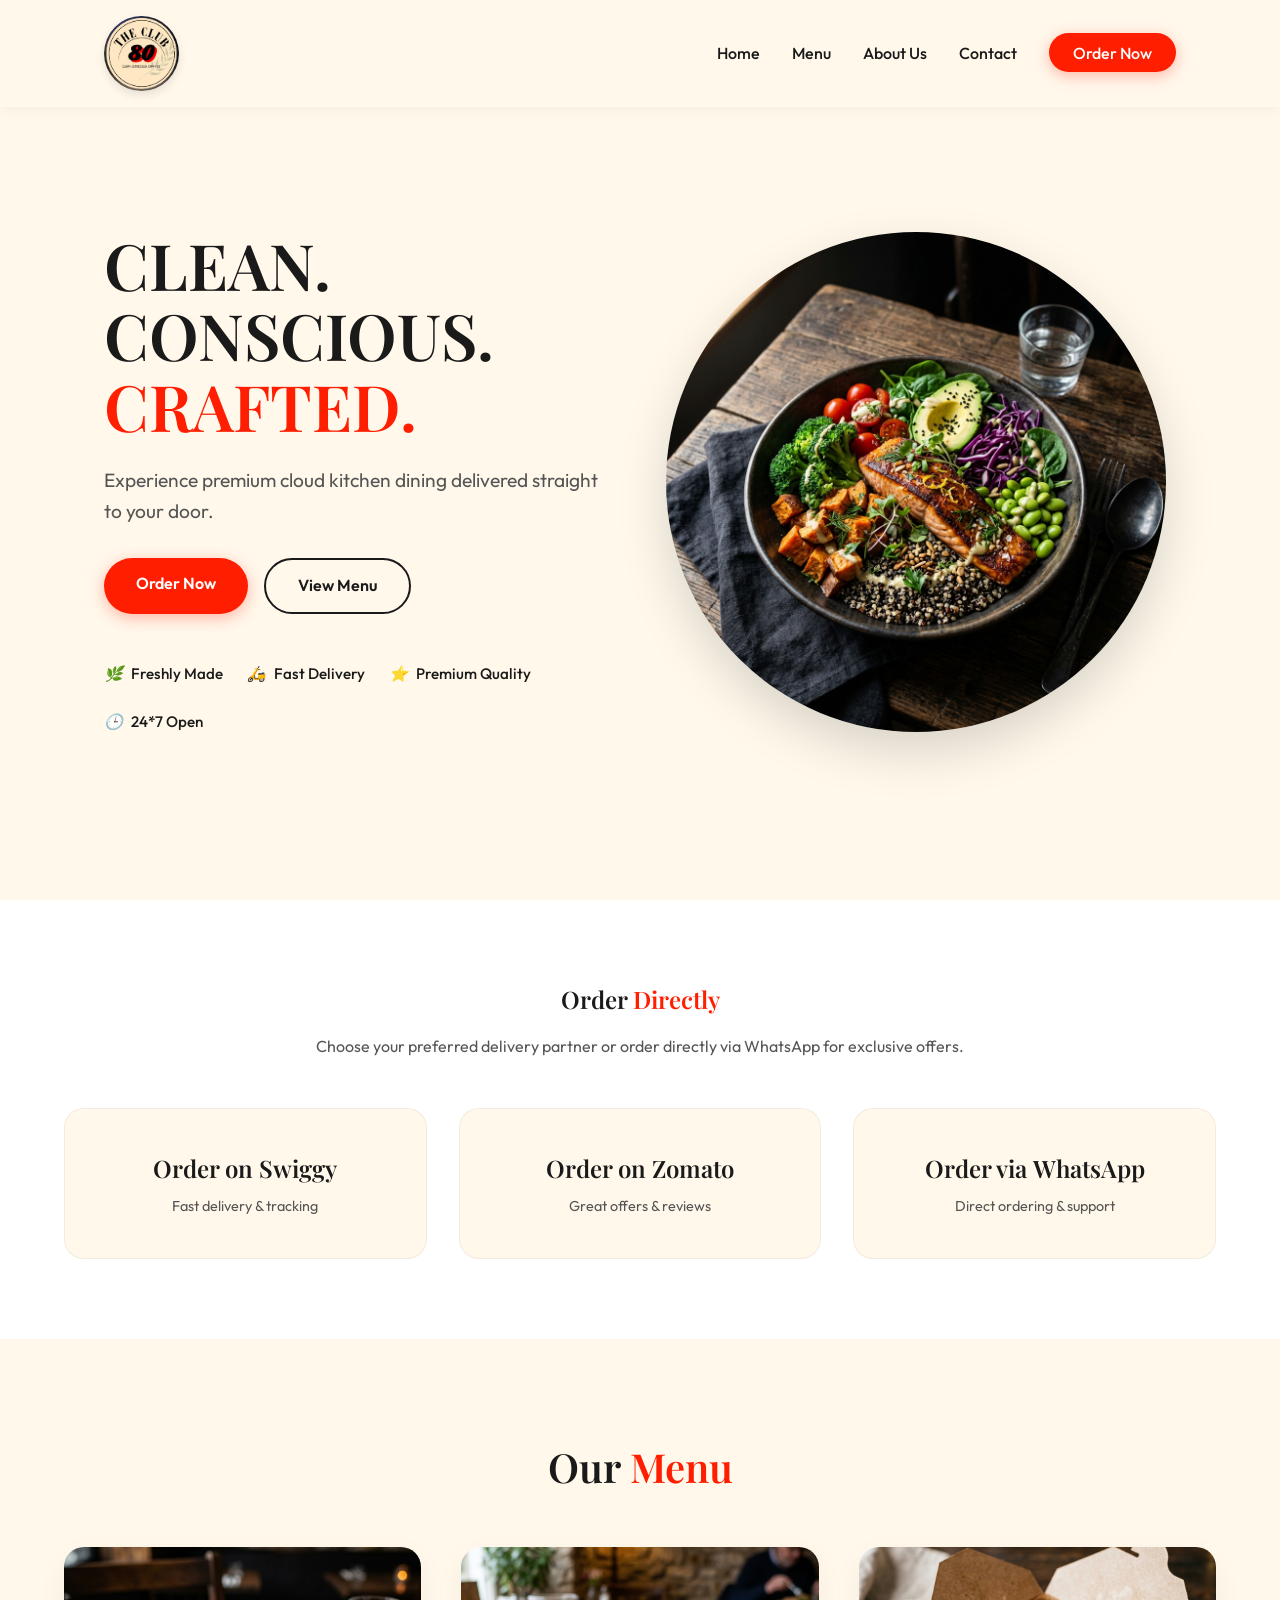
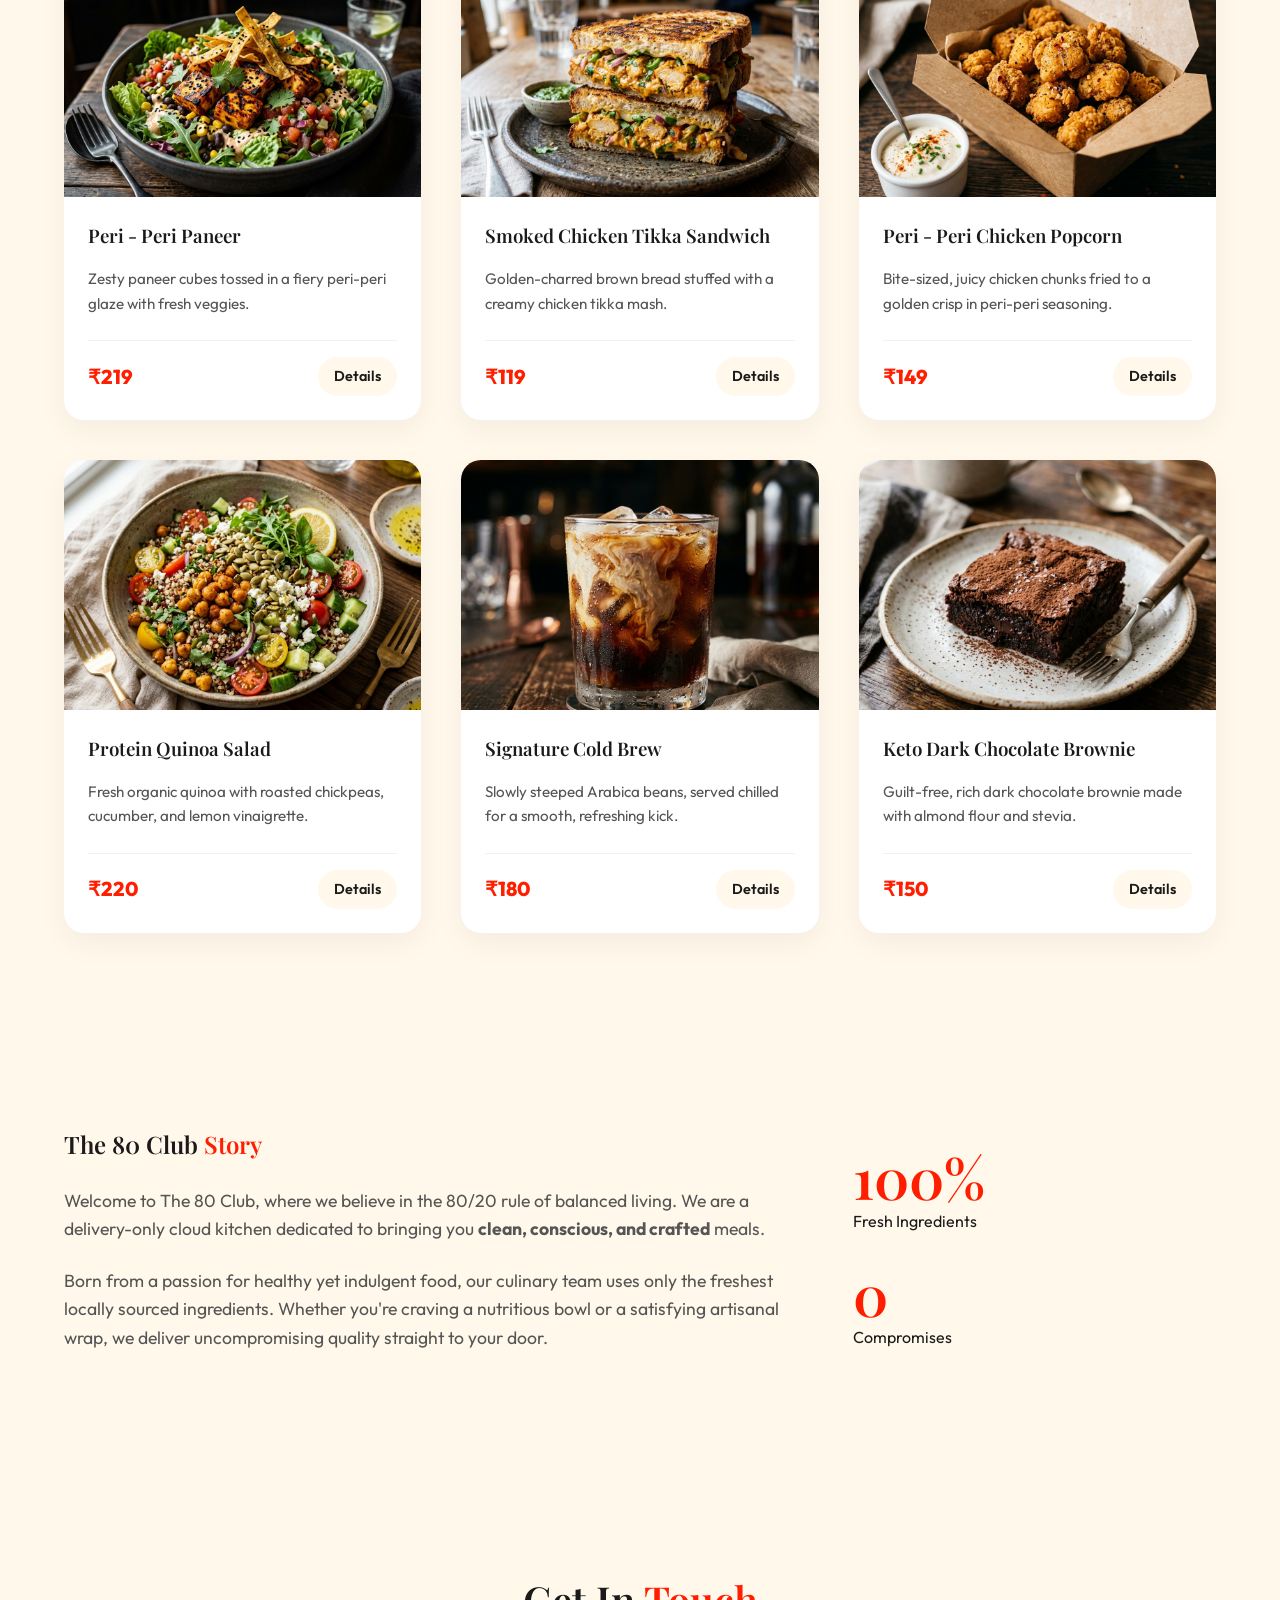
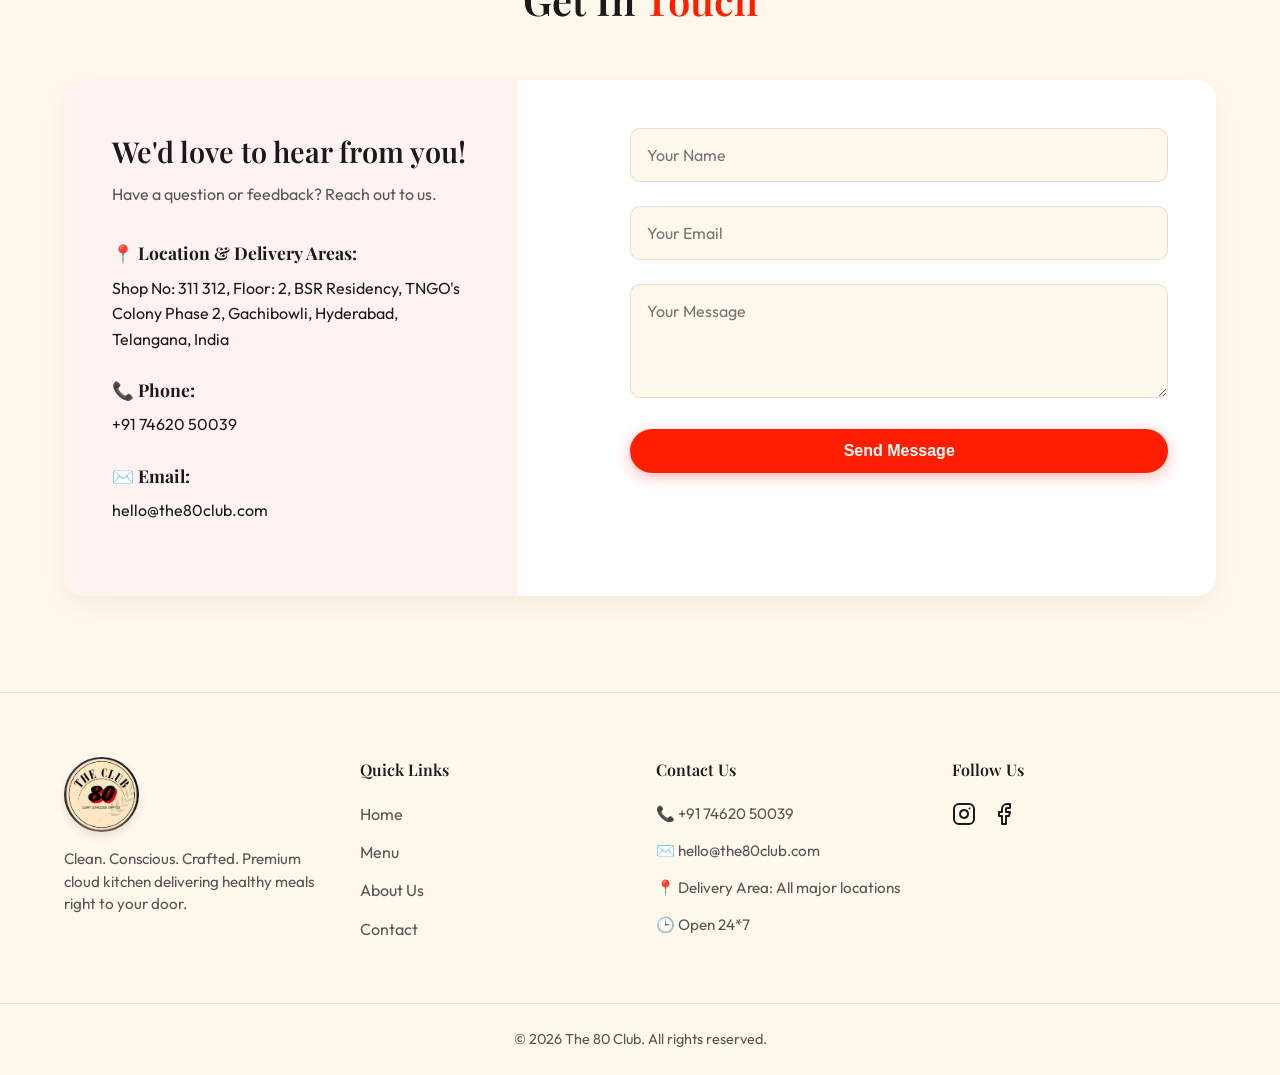
==== commit 9dc8272d: "Update phone number to client number" ====
--- a/index.html
+++ b/index.html
@@ -80,7 +80,7 @@
                     <h3>Order on Zomato</h3>
                     <p>Great offers & reviews</p>
                 </a>
-                <a href="https://wa.me/1234567890?text=Hi,%20I%20would%20like%20to%20order%20from%20The%2080%20Club"
+                <a href="https://wa.me/917462050039?text=Hi,%20I%20would%20like%20to%20order%20from%20The%2080%20Club"
                     target="_blank" class="order-card whatsapp">
                     <h3>Order via&nbsp;WhatsApp</h3>
                     <p>Direct ordering & support</p>
@@ -228,7 +228,7 @@
                     </div>
                     <div class="info-item">
                         <strong>📞 Phone:</strong>
-                        <span>+91 98765 43210</span>
+                        <span>+91 74620 50039</span>
                     </div>
                     <div class="info-item">
                         <strong>✉️ Email:</strong>
@@ -276,7 +276,7 @@
             </div>
             <div class="footer-contact">
                 <h4>Contact Us</h4>
-                <p>📞 +91 98765 43210</p>
+                <p>📞 +91 74620 50039</p>
                 <p>✉️ hello@the80club.com</p>
                 <p>📍 Delivery Area: All major locations</p>
                 <p>🕒 Open 24*7</p>
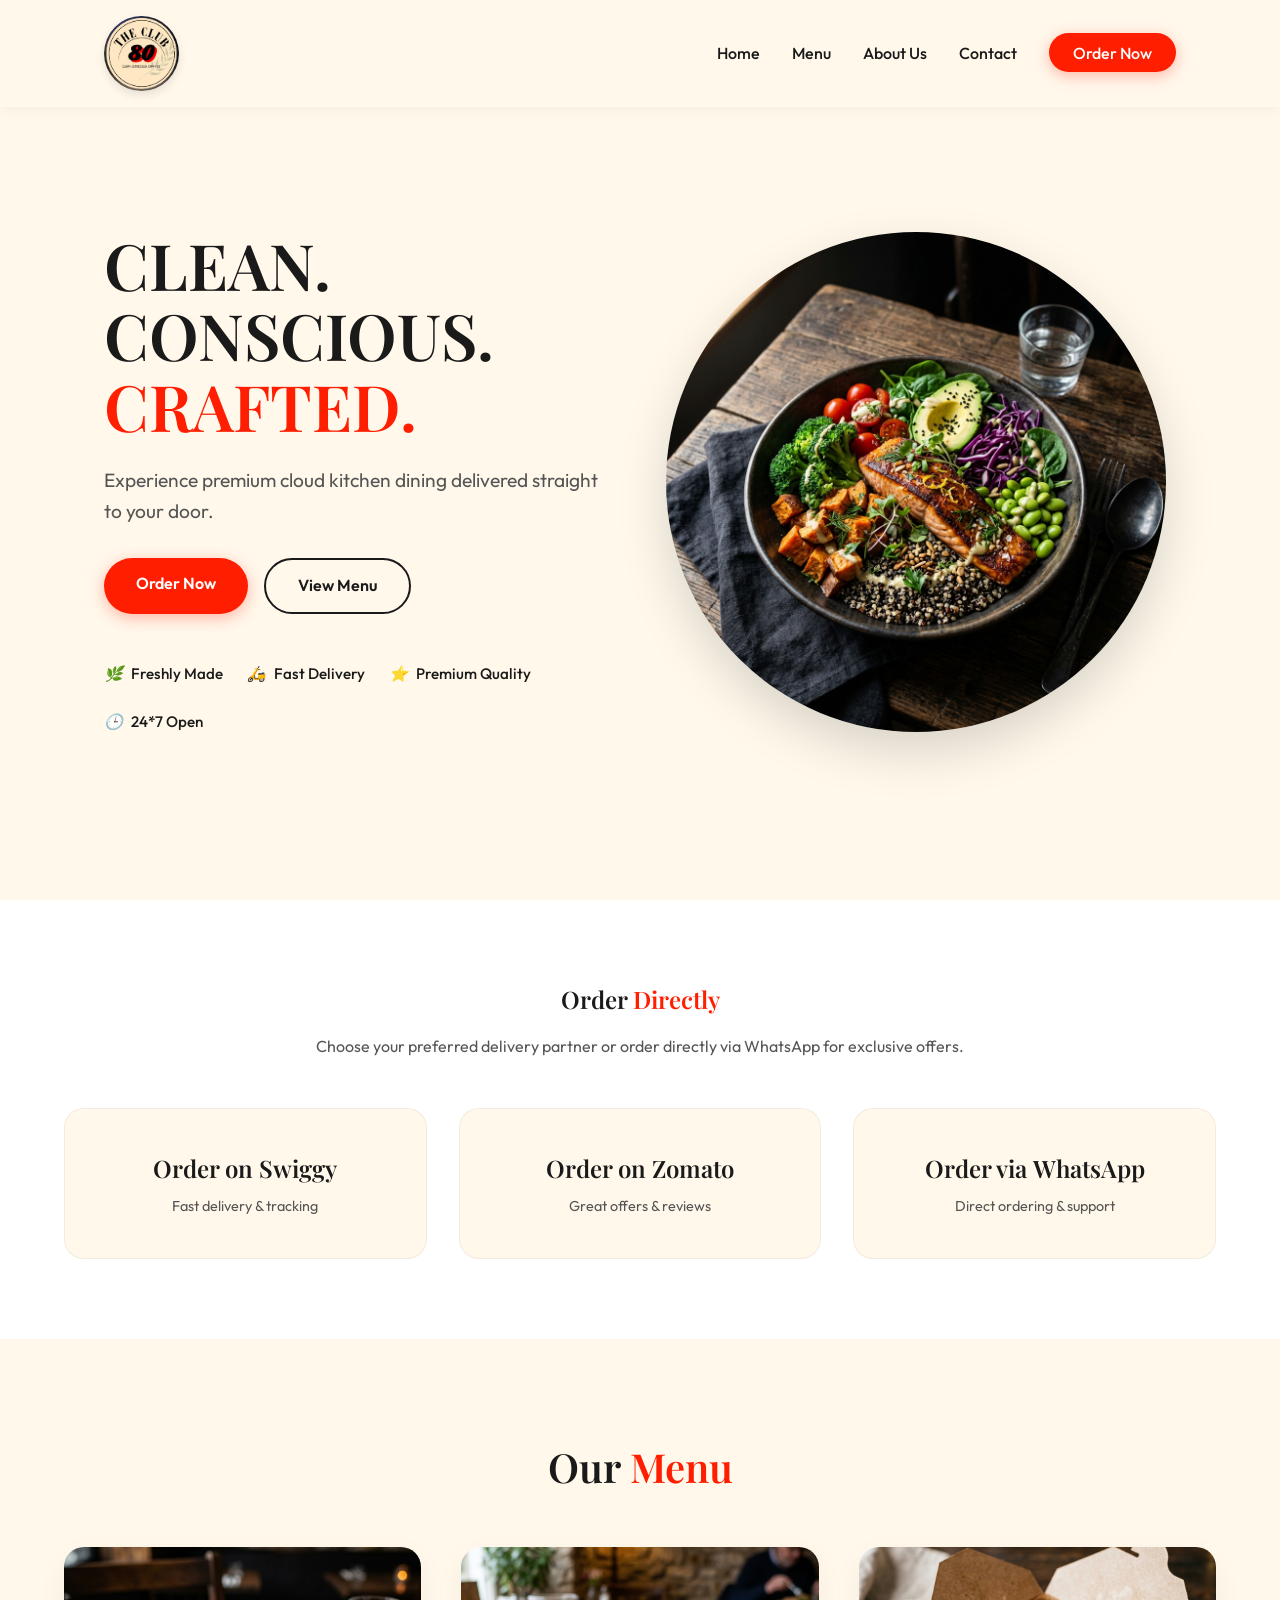
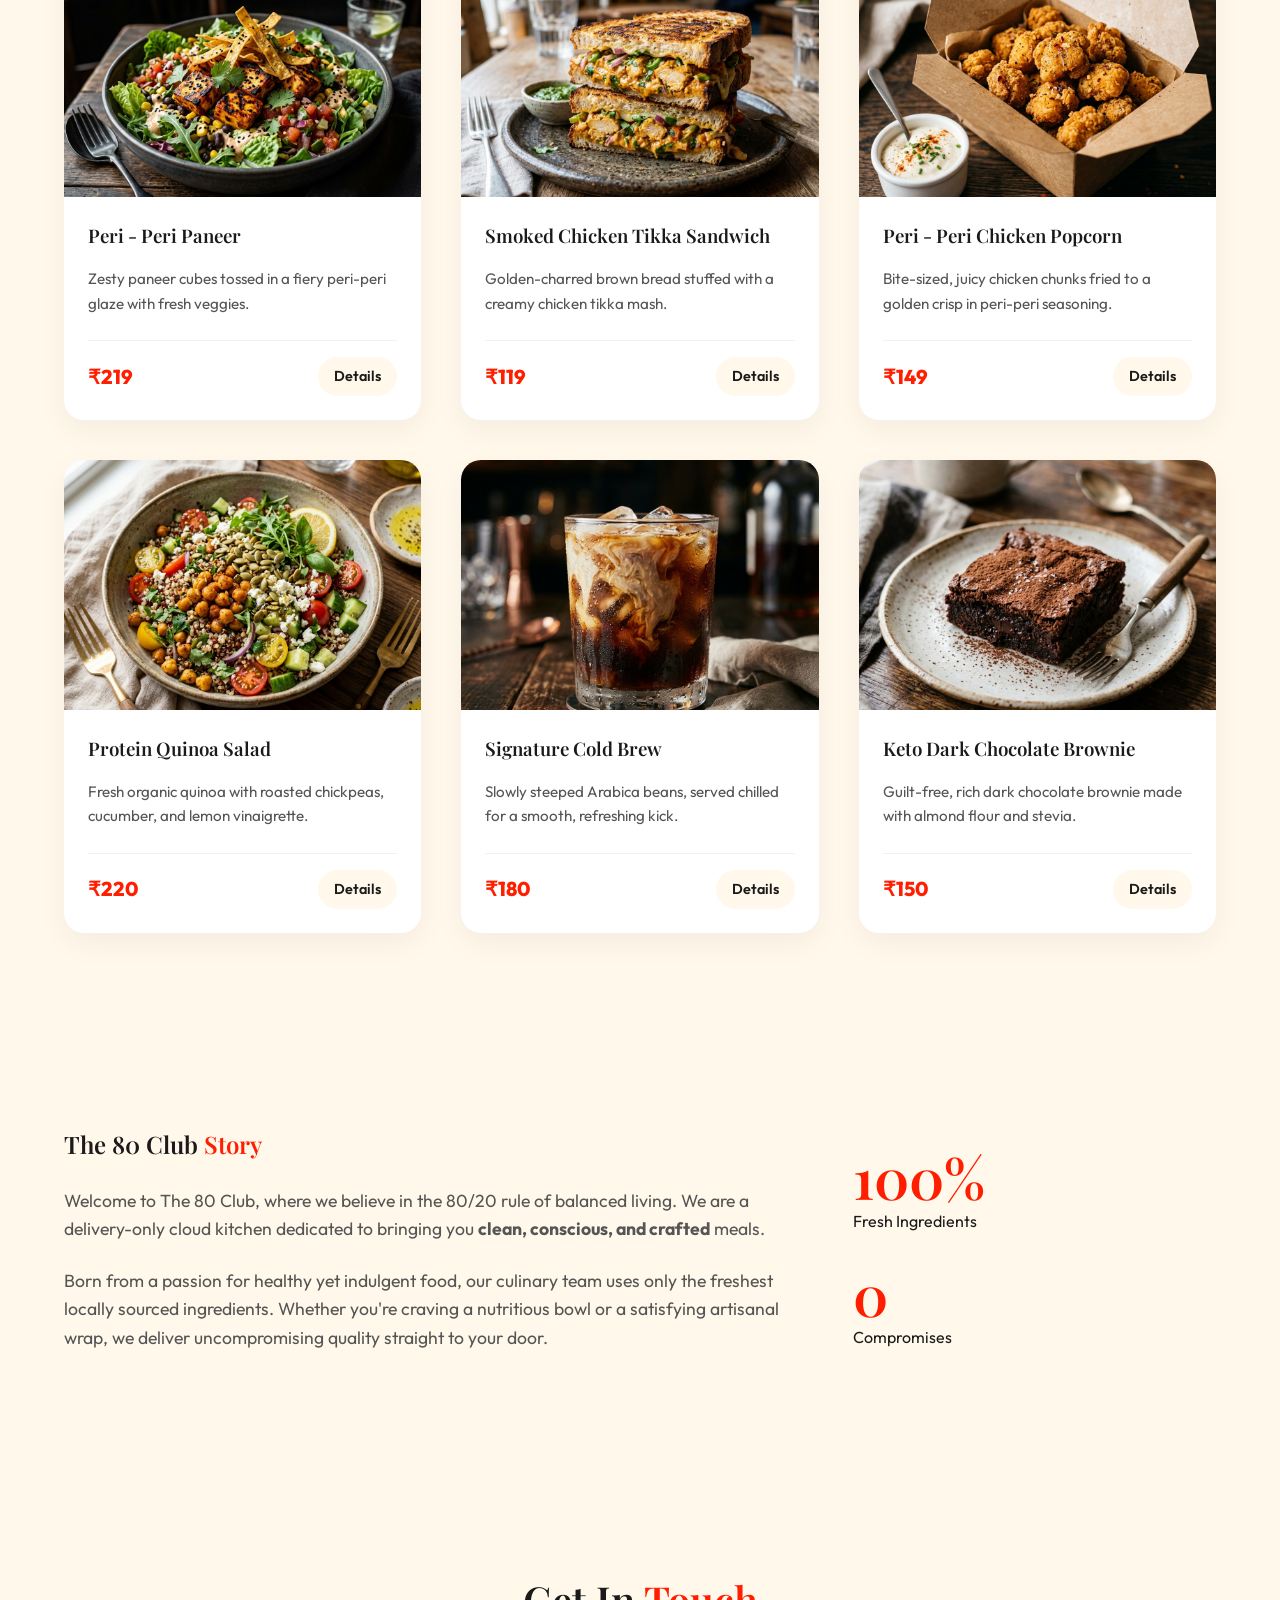
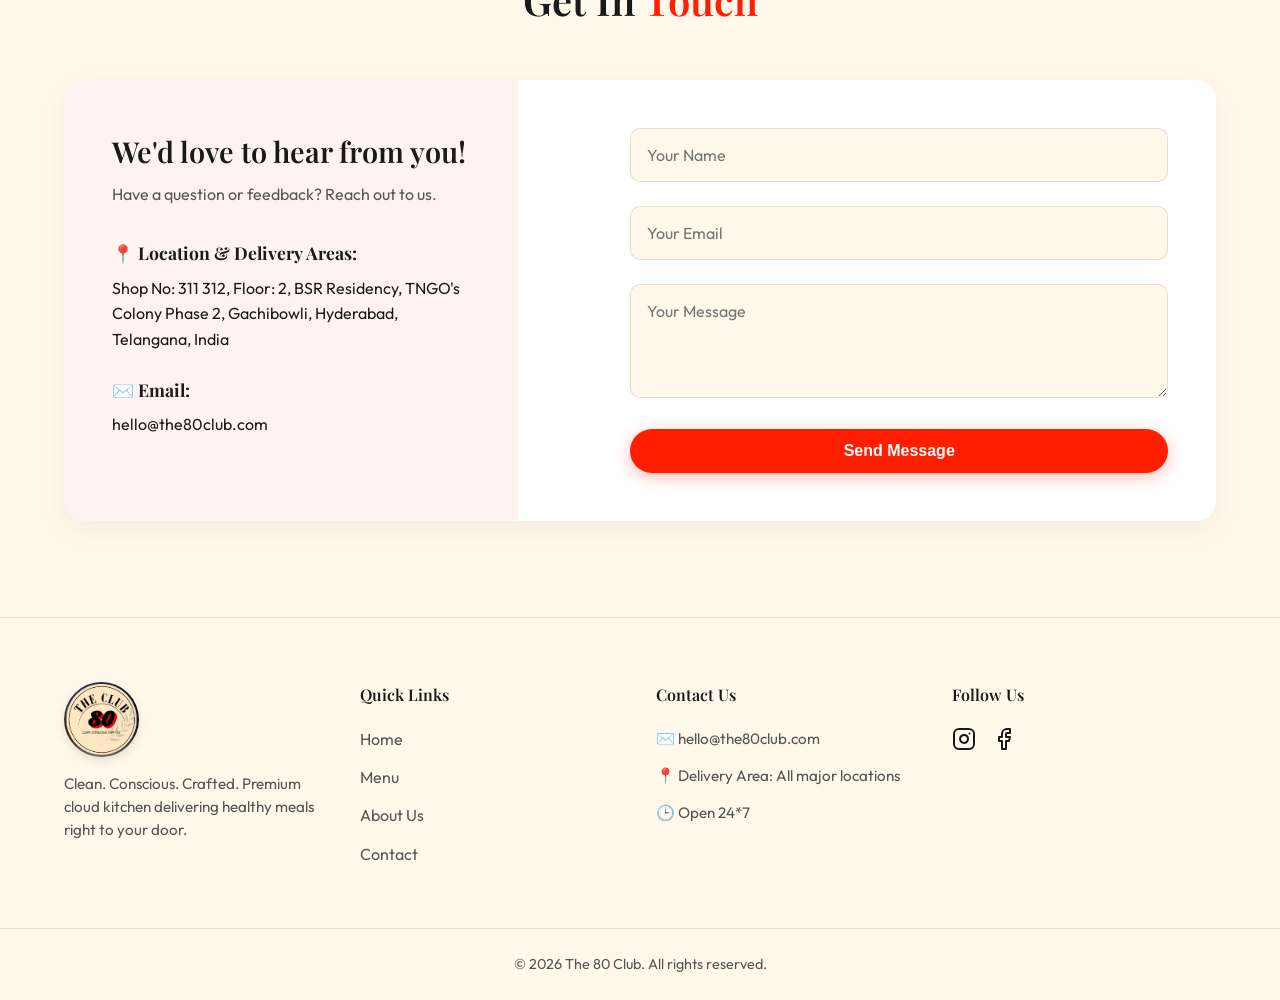
==== commit a6ee7ddb: "Hide phone number from public UI, keep only for WhatsApp orders" ====
--- a/index.html
+++ b/index.html
@@ -226,10 +226,7 @@
                         <strong>📍 Location & Delivery Areas:</strong>
                         <span>Shop No: 311 312, Floor: 2, BSR Residency, TNGO's Colony Phase 2, Gachibowli, Hyderabad, Telangana, India</span>
                     </div>
-                    <div class="info-item">
-                        <strong>📞 Phone:</strong>
-                        <span>+91 74620 50039</span>
-                    </div>
+
                     <div class="info-item">
                         <strong>✉️ Email:</strong>
                         <span>hello@the80club.com</span>
@@ -276,7 +273,7 @@
             </div>
             <div class="footer-contact">
                 <h4>Contact Us</h4>
-                <p>📞 +91 74620 50039</p>
+
                 <p>✉️ hello@the80club.com</p>
                 <p>📍 Delivery Area: All major locations</p>
                 <p>🕒 Open 24*7</p>
